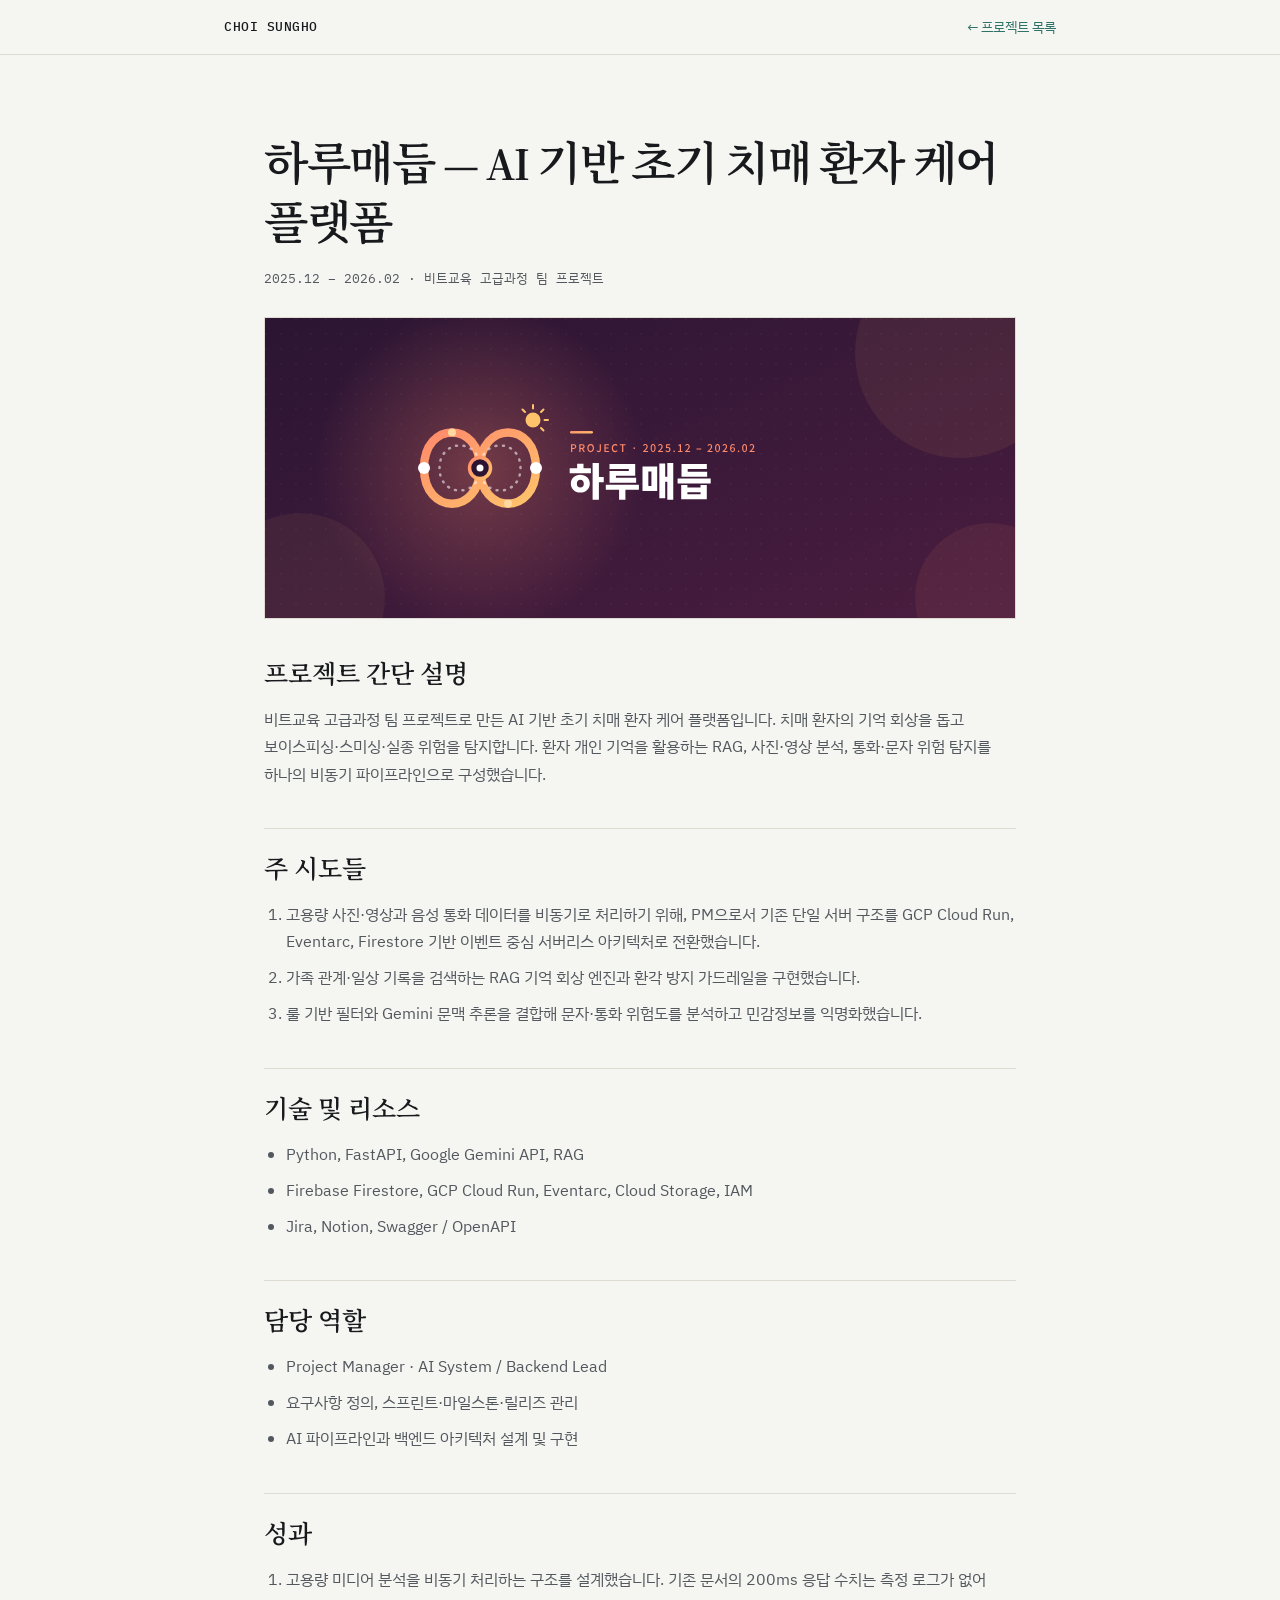
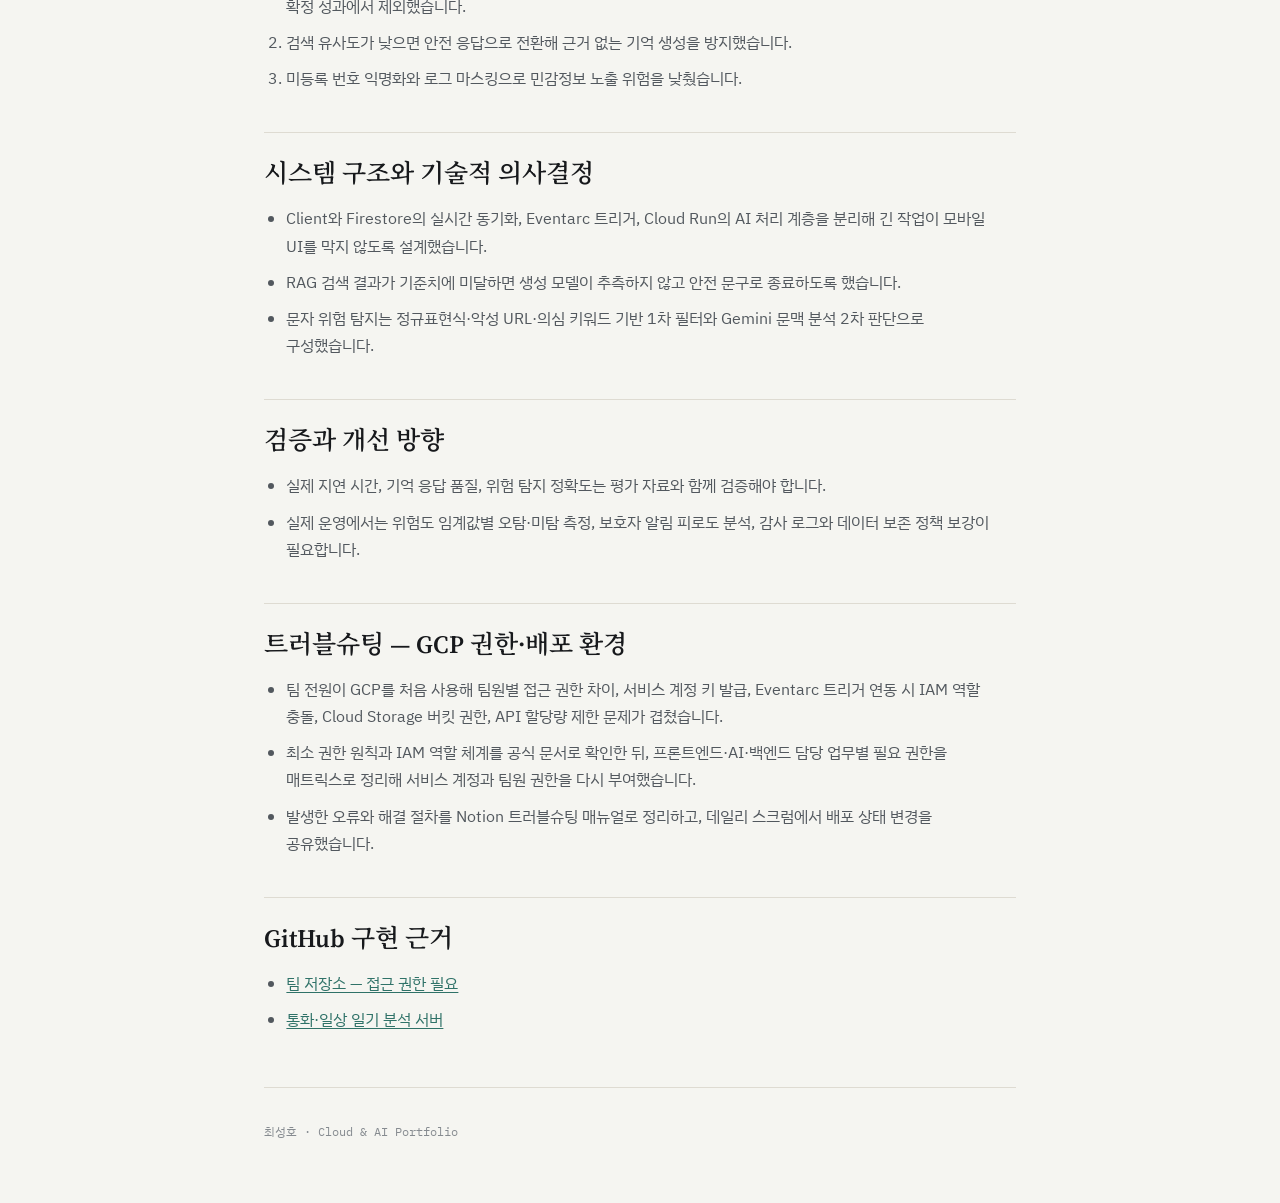
==== projects/harumaedeup/index.html @ 9059f28d "Add project detail pages from the 2026 portfolio" ====
<!DOCTYPE html>
<html lang="ko">
<head>
<meta charset="utf-8">
<meta name="viewport" content="width=device-width, initial-scale=1.0, viewport-fit=cover">
<title>하루매듭 — AI 기반 초기 치매 환자 케어 플랫폼 · 최성호 포트폴리오</title>
<link rel="preconnect" href="https://fonts.googleapis.com">
<link rel="preconnect" href="https://fonts.gstatic.com" crossorigin>
<link rel="stylesheet" href="https://fonts.googleapis.com/css2?family=IBM+Plex+Mono:wght@400;500&family=IBM+Plex+Sans+KR:wght@400;500;600&family=Noto+Serif+KR:wght@600;700&family=Source+Serif+4:opsz,wght@8..60,600;8..60,700&display=swap">
<link rel="stylesheet" href="../../assets/site.css">
</head>
<body>
<nav class="nav" aria-label="포트폴리오">
  <div class="wrap nav-inner">
    <a class="nav-name" href="../../">CHOI SUNGHO</a>
    <a class="detail-back" href="../../#project-harumaedeup">← 프로젝트 목록</a>
  </div>
</nav>
<main class="wrap detail">
  <article>
    <header class="detail-header">
      <h1>하루매듭 — AI 기반 초기 치매 환자 케어 플랫폼</h1>
      <p class="detail-timeline">2025.12 – 2026.02 · 비트교육 고급과정 팀 프로젝트</p>
    </header>
    <figure class="detail-cover"><img src="../../assets/projects/harumaedeup-1.svg" alt="하루매듭 — AI 기반 초기 치매 환자 케어 플랫폼 표지" fetchpriority="high"></figure>
    <div class="detail-content">
<h2>프로젝트 간단 설명</h2>
<p>비트교육 고급과정 팀 프로젝트로 만든 AI 기반 초기 치매 환자 케어 플랫폼입니다. 치매 환자의 기억 회상을 돕고 보이스피싱·스미싱·실종 위험을 탐지합니다. 환자 개인 기억을 활용하는 RAG, 사진·영상 분석, 통화·문자 위험 탐지를 하나의 비동기 파이프라인으로 구성했습니다.</p>
<h2>주 시도들</h2>
<ol>
<li>고용량 사진·영상과 음성 통화 데이터를 비동기로 처리하기 위해, PM으로서 기존 단일 서버 구조를 GCP Cloud Run, Eventarc, Firestore 기반 이벤트 중심 서버리스 아키텍처로 전환했습니다.</li>
<li>가족 관계·일상 기록을 검색하는 RAG 기억 회상 엔진과 환각 방지 가드레일을 구현했습니다.</li>
<li>룰 기반 필터와 Gemini 문맥 추론을 결합해 문자·통화 위험도를 분석하고 민감정보를 익명화했습니다.</li>
</ol>
<h2>기술 및 리소스</h2>
<ul>
<li>Python, FastAPI, Google Gemini API, RAG</li>
<li>Firebase Firestore, GCP Cloud Run, Eventarc, Cloud Storage, IAM</li>
<li>Jira, Notion, Swagger / OpenAPI</li>
</ul>
<h2>담당 역할</h2>
<ul>
<li>Project Manager · AI System / Backend Lead</li>
<li>요구사항 정의, 스프린트·마일스톤·릴리즈 관리</li>
<li>AI 파이프라인과 백엔드 아키텍처 설계 및 구현</li>
</ul>
<h2>성과</h2>
<ol>
<li>고용량 미디어 분석을 비동기 처리하는 구조를 설계했습니다. 기존 문서의 200ms 응답 수치는 측정 로그가 없어 확정 성과에서 제외했습니다.</li>
<li>검색 유사도가 낮으면 안전 응답으로 전환해 근거 없는 기억 생성을 방지했습니다.</li>
<li>미등록 번호 익명화와 로그 마스킹으로 민감정보 노출 위험을 낮췄습니다.</li>
</ol>
<h2>시스템 구조와 기술적 의사결정</h2>
<ul>
<li>Client와 Firestore의 실시간 동기화, Eventarc 트리거, Cloud Run의 AI 처리 계층을 분리해 긴 작업이 모바일 UI를 막지 않도록 설계했습니다.</li>
<li>RAG 검색 결과가 기준치에 미달하면 생성 모델이 추측하지 않고 안전 문구로 종료하도록 했습니다.</li>
<li>문자 위험 탐지는 정규표현식·악성 URL·의심 키워드 기반 1차 필터와 Gemini 문맥 분석 2차 판단으로 구성했습니다.</li>
</ul>
<h2>검증과 개선 방향</h2>
<ul>
<li>실제 지연 시간, 기억 응답 품질, 위험 탐지 정확도는 평가 자료와 함께 검증해야 합니다.</li>
<li>실제 운영에서는 위험도 임계값별 오탐·미탐 측정, 보호자 알림 피로도 분석, 감사 로그와 데이터 보존 정책 보강이 필요합니다.</li>
</ul>
<h2>트러블슈팅 — GCP 권한·배포 환경</h2>
<ul>
<li>팀 전원이 GCP를 처음 사용해 팀원별 접근 권한 차이, 서비스 계정 키 발급, Eventarc 트리거 연동 시 IAM 역할 충돌, Cloud Storage 버킷 권한, API 할당량 제한 문제가 겹쳤습니다.</li>
<li>최소 권한 원칙과 IAM 역할 체계를 공식 문서로 확인한 뒤, 프론트엔드·AI·백엔드 담당 업무별 필요 권한을 매트릭스로 정리해 서비스 계정과 팀원 권한을 다시 부여했습니다.</li>
<li>발생한 오류와 해결 절차를 Notion 트러블슈팅 매뉴얼로 정리하고, 데일리 스크럼에서 배포 상태 변경을 공유했습니다.</li>
</ul>
<h2>GitHub 구현 근거</h2>
<ul>
<li><a href="https://github.com/choisung-ho/bit42_team3">팀 저장소 — 접근 권한 필요</a></li>
<li><a href="https://github.com/choisung-ho/bit42_team3/blob/main/server_%2B%2B%2B.py">통화·일상 일기 분석 서버</a></li>
</ul>
    </div>
  </article>
  <footer>최성호 · Cloud &amp; AI Portfolio</footer>
</main>
</body>
</html>
---- assets/site.css ----
html { -webkit-text-size-adjust: 100%; }
body { margin: 0; }
img { max-width: 100%; }
/* Layout: one 880px reading column on paper, a sticky mono nav, numbered sections split by hairlines,
   and white project cards marked with two corner brackets. */
:root {
  --bg: #f5f5f1;
  --surface: #ffffff;
  --ink: #17191c;
  --ink-soft: #52585e;
  --ink-faint: #868b90;
  --navy: #1f3a5c;
  --teal: #2f7268;
  --amber: #b9701f;
  --line: #dedbd2;
  --nav-bg: rgba(245, 245, 241, 0.92);
  --serif: 'Source Serif 4', 'Noto Serif KR', 'Apple SD Gothic Neo', Georgia, serif;
  --sans: 'IBM Plex Sans KR', 'Apple SD Gothic Neo', 'Malgun Gothic', system-ui, sans-serif;
  --mono: 'IBM Plex Mono', 'IBM Plex Sans KR', ui-monospace, Menlo, Consolas, monospace;
  --maxw: 880px;
}
@media (prefers-color-scheme: dark) {
  :root:not([data-theme="light"]) {
    --bg: #13171c; --surface: #1a1f26; --ink: #eceae4; --ink-soft: #b4b9be; --ink-faint: #7f868d;
    --navy: #b5cdea; --teal: #72c4b6; --amber: #e3a560; --line: #2b323a; --nav-bg: rgba(19, 23, 28, 0.92);
    color-scheme: dark;
  }
}
:root[data-theme="dark"] {
  --bg: #13171c; --surface: #1a1f26; --ink: #eceae4; --ink-soft: #b4b9be; --ink-faint: #7f868d;
  --navy: #b5cdea; --teal: #72c4b6; --amber: #e3a560; --line: #2b323a; --nav-bg: rgba(19, 23, 28, 0.92);
  color-scheme: dark;
}

*, *::before, *::after { box-sizing: border-box; }
html { scroll-behavior: smooth; }
body {
  background: var(--bg);
  color: var(--ink);
  font-family: var(--sans);
  font-size: 16px;
  line-height: 1.7;
  word-break: keep-all;
  overflow-wrap: anywhere;
  -webkit-font-smoothing: antialiased;
}
body::before {
  content: ""; position: fixed; inset: 0 0 auto; height: env(safe-area-inset-top, 0px);
  z-index: 10; background: var(--bg);
}
h1, h2, h3, p, ul, dl, dd { margin: 0; }
ul { padding: 0; list-style: none; }
a { color: inherit; }
a:focus-visible, button:focus-visible { outline: 2px solid var(--teal); outline-offset: 3px; }

.wrap {
  max-width: var(--maxw);
  margin-inline: auto;
  padding-left: max(24px, env(safe-area-inset-left, 0px));
  padding-right: max(24px, env(safe-area-inset-right, 0px));
}

/* Nav */
.nav {
  position: sticky; top: env(safe-area-inset-top, 0px); z-index: 9;
  background: var(--nav-bg);
  -webkit-backdrop-filter: blur(8px); backdrop-filter: blur(8px);
  border-bottom: 1px solid var(--line);
}
.nav-inner { display: flex; align-items: center; justify-content: space-between; gap: 20px; height: 54px; }
.nav-name {
  font-family: var(--mono); font-size: 13px; font-weight: 500; letter-spacing: 0.04em;
  text-decoration: none; white-space: nowrap;
}
.nav-links { display: flex; gap: 26px; min-width: 0; overflow-x: auto; scrollbar-width: none; }
.nav-links::-webkit-scrollbar { display: none; }
.nav-links a {
  font-family: var(--mono); font-size: 12.5px; letter-spacing: 0.04em; text-transform: uppercase;
  color: var(--ink-soft); text-decoration: none; white-space: nowrap;
}
.nav-links a:hover { color: var(--teal); }

/* Hero */
.hero { padding-block: 96px 80px; }
.eyebrow {
  font-family: var(--mono); font-size: 12.5px; letter-spacing: 0.08em; text-transform: uppercase;
  color: var(--teal); margin-bottom: 26px;
}
.thesis {
  font-family: var(--serif); font-weight: 600; color: var(--navy);
  font-size: clamp(32px, 6.2vw, 50px); line-height: 1.28; letter-spacing: -0.01em;
  max-width: 13em; text-wrap: balance;
}
.hero-sub { margin-top: 28px; max-width: 35em; font-size: 16.5px; color: var(--ink-soft); }
.meta-line {
  margin-top: 30px; display: flex; flex-wrap: wrap; gap: 6px 22px;
  font-family: var(--mono); font-size: 12.5px; color: var(--ink-faint);
}

/* Sections */
section[id] { border-top: 1px solid var(--line); padding-block: 76px 60px; scroll-margin-top: 54px; }
.section-head { display: flex; align-items: baseline; justify-content: space-between; gap: 16px; margin-bottom: 30px; }
.section-title { font-family: var(--serif); font-weight: 600; font-size: 26px; line-height: 1.5; color: var(--navy); }
.section-num { font-family: var(--mono); font-size: 12px; color: var(--ink-faint); }

.about-body { max-width: 38em; display: grid; gap: 16px; color: var(--ink-soft); }
.about-body b { color: var(--ink); font-weight: 600; }

/* CV */
.cv-group + .cv-group { margin-top: 34px; }
.cv-label, .skill-label {
  font-family: var(--mono); font-size: 11.5px; letter-spacing: 0.08em; text-transform: uppercase;
  color: var(--ink-faint);
}
.cv-label { margin-bottom: 8px; }
.cv-row {
  display: grid; grid-template-columns: 190px minmax(0, 1fr); gap: 4px 24px;
  padding-block: 13px; border-top: 1px solid var(--line);
}
.cv-when { font-family: var(--mono); font-size: 12.5px; color: var(--ink-faint); padding-top: 3px; font-variant-numeric: tabular-nums; }
.cv-what b { font-weight: 600; }
.cv-what span { color: var(--ink-soft); }
.cv-note { font-size: 14.5px; color: var(--ink-soft); }

/* Skills */
.skill-group {
  display: grid; grid-template-columns: 190px minmax(0, 1fr); gap: 10px 24px;
  padding-block: 16px; border-top: 1px solid var(--line);
}
.skill-label { padding-top: 8px; }
.skill-rows { display: grid; gap: 10px; min-width: 0; }
.skill-row { display: flex; flex-wrap: wrap; align-items: center; gap: 8px; }
.skill-desc { font-size: 14.5px; color: var(--ink-soft); margin-left: 4px; }
.tag {
  font-family: var(--mono); font-size: 12.5px; line-height: 1.5; color: var(--navy);
  background: var(--surface); border: 1px solid var(--line); padding: 6px 11px;
}

/* Projects */
.project {
  position: relative; background: var(--surface); border: 1px solid var(--line);
  padding: 30px 30px 26px;
}
.project + .project { margin-top: 26px; }
.project::before, .project::after {
  content: ""; position: absolute; width: 14px; height: 14px; border: 2px solid var(--teal);
}
.project::before { top: -1px; left: -1px; border-right: 0; border-bottom: 0; }
.project::after { bottom: -1px; right: -1px; border-left: 0; border-top: 0; }
.project-top { display: flex; align-items: flex-start; justify-content: space-between; gap: 12px 20px; flex-wrap: wrap; }
.project-title { font-family: var(--serif); font-weight: 600; font-size: 21px; line-height: 1.45; min-width: 0; flex: 1 1 16em; }
.status {
  flex: none; display: inline-flex; align-items: center; gap: 7px;
  font-family: var(--mono); font-size: 11.5px; letter-spacing: 0.06em; text-transform: uppercase;
  padding: 4px 9px; border: 1px solid currentColor; color: var(--teal); margin-top: 4px;
}
.status.progress { color: var(--amber); }
.pulse { width: 6px; height: 6px; border-radius: 50%; background: currentColor; animation: pulse 1.8s ease-in-out infinite; }
@keyframes pulse { 50% { opacity: 0.25; } }
.project-timeline { margin-top: 8px; font-family: var(--mono); font-size: 12.5px; color: var(--ink-faint); }
.project-desc { margin-top: 16px; max-width: 40em; color: var(--ink-soft); }
.project-role { margin-top: 14px; font-size: 14.5px; color: var(--ink-soft); }
.project-role b { color: var(--navy); font-weight: 600; }
.project-tags { margin-top: 18px; display: flex; flex-wrap: wrap; gap: 8px; }
.project-tags .tag { background: var(--bg); padding: 5px 10px; font-size: 12px; color: var(--ink-soft); }
.project-links { margin-top: 18px; display: flex; flex-wrap: wrap; gap: 6px 22px; }
.project-link { font-family: var(--mono); font-size: 13px; color: var(--teal); text-decoration: none; }
.project-link:hover { text-decoration: underline; text-underline-offset: 4px; }

/* Contact */
.contact-grid { display: flex; flex-wrap: wrap; gap: 26px 56px; }
.contact-item .label {
  font-family: var(--mono); font-size: 11.5px; letter-spacing: 0.08em; text-transform: uppercase;
  color: var(--ink-faint); margin-bottom: 4px;
}
.contact-item .val { display: flex; align-items: center; gap: 10px; font-size: 16.5px; }
.contact-item .val a { text-decoration: none; border-bottom: 1px solid var(--line); }
.contact-item .val a:hover { color: var(--teal); border-color: var(--teal); }
.copy {
  font-family: var(--mono); font-size: 11px; color: var(--ink-soft); background: transparent;
  border: 1px solid var(--line); padding: 2px 8px; cursor: pointer;
}
.copy:hover { color: var(--teal); border-color: var(--teal); }

footer {
  border-top: 1px solid var(--line); padding-block: 34px 60px;
  font-family: var(--mono); font-size: 12px; color: var(--ink-faint);
}

@media (max-width: 640px) {
  .wrap { padding-left: max(18px, env(safe-area-inset-left, 0px)); padding-right: max(18px, env(safe-area-inset-right, 0px)); }
  .nav-inner { gap: 14px; }
  .nav-links { gap: 16px; }
  .nav-links a { font-size: 11.5px; letter-spacing: 0.02em; }
  .hero { padding-block: 64px 56px; }
  section[id] { padding-block: 56px 44px; }
  .cv-row, .skill-group { grid-template-columns: minmax(0, 1fr); }
  .cv-when, .skill-label { padding-top: 0; }
  .skill-desc { margin-left: 0; flex-basis: 100%; }
  .project { padding: 24px 20px 22px; }
}
@media (prefers-reduced-motion: reduce) {
  html { scroll-behavior: auto; }
  .pulse { animation: none; }
}

/* Project navigation */
.project[id] { scroll-margin-top: 76px; }
.project::before, .project::after { pointer-events: none; }
.project-card-link { text-decoration: none; }
.project-card-link::after { content: ""; position: absolute; inset: 0; }
.project-card-link:focus-visible { outline: none; }
.project-card-link:focus-visible::after { outline: 2px solid var(--teal); outline-offset: 4px; }
.project:has(.project-card-link:hover) { border-color: var(--teal); }
.project-links .project-link { position: relative; }
.project-detail-label {
  display: inline-flex; align-items: center; gap: 0.55em; margin-top: 18px;
  color: var(--teal); font-size: 14px; font-weight: 600;
}
.project-detail-label span { font-family: var(--mono); }
.project:has(.project-card-link:hover) .project-detail-label,
.project:has(.project-card-link:focus-visible) .project-detail-label {
  text-decoration: underline; text-underline-offset: 4px;
}

/* Project detail pages */
.detail { --maxw: 800px; }
.detail-back { color: var(--teal); font-size: 14px; text-decoration: none; }
.detail-back:hover { text-decoration: underline; text-underline-offset: 4px; }
.detail-header { padding-block: clamp(38px, 7vw, 80px) 28px; }
.detail-header h1 {
  font-family: var(--serif); font-size: clamp(27px, 4.5vw, 46px);
  font-weight: 600; line-height: 1.28; letter-spacing: -0.03em;
}
.detail-timeline { margin-top: 15px; color: var(--ink-soft); font: 13px/1.65 var(--mono); }
.detail-cover { margin: 0; }
.detail-cover img { display: block; width: 100%; height: auto; border: 1px solid var(--line); }
.detail-content { padding-block: 38px 54px; color: var(--ink-soft); }
.detail-content h2 {
  margin: 40px 0 14px; padding-top: 23px; border-top: 1px solid var(--line);
  color: var(--ink); font: 600 clamp(21px, 3vw, 25px)/1.4 var(--serif);
}
.detail-content h2:first-child { margin-top: 0; padding-top: 0; border: 0; }
.detail-content ul, .detail-content ol { margin: 0; padding-inline-start: 1.4em; }
.detail-content ul { list-style: disc; }
.detail-content li + li { margin-top: 9px; }
.detail-content p + p { margin-top: 12px; }
.detail-content a { color: var(--teal); text-underline-offset: 3px; }
.detail-figure { margin: 14px 0 24px; }
.detail-figure a { display: block; }
.detail-figure img {
  display: block; width: auto; max-width: 100%; height: auto; max-height: 620px;
  object-fit: contain; object-position: left; background: var(--surface); border: 1px solid var(--line);
}
.detail-figure figcaption { margin-top: 7px; color: var(--ink-soft); font-size: 13px; }
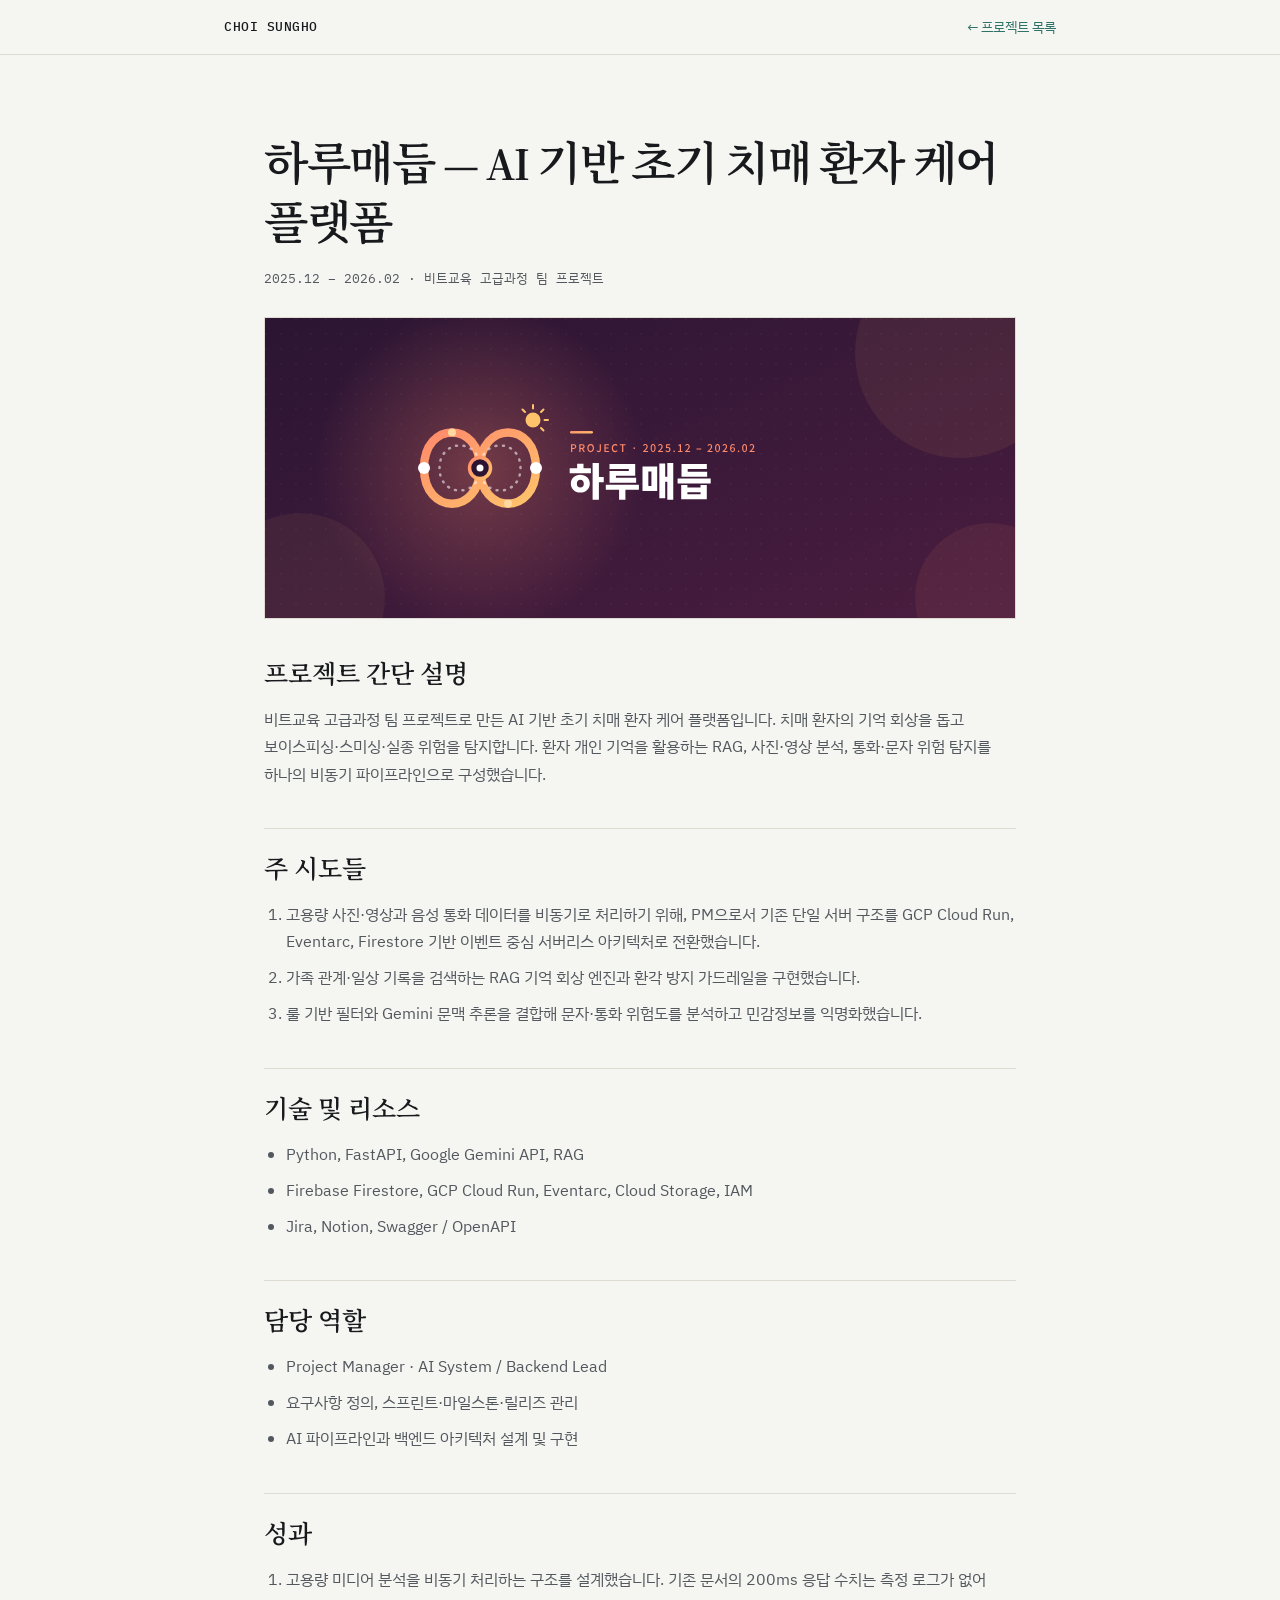
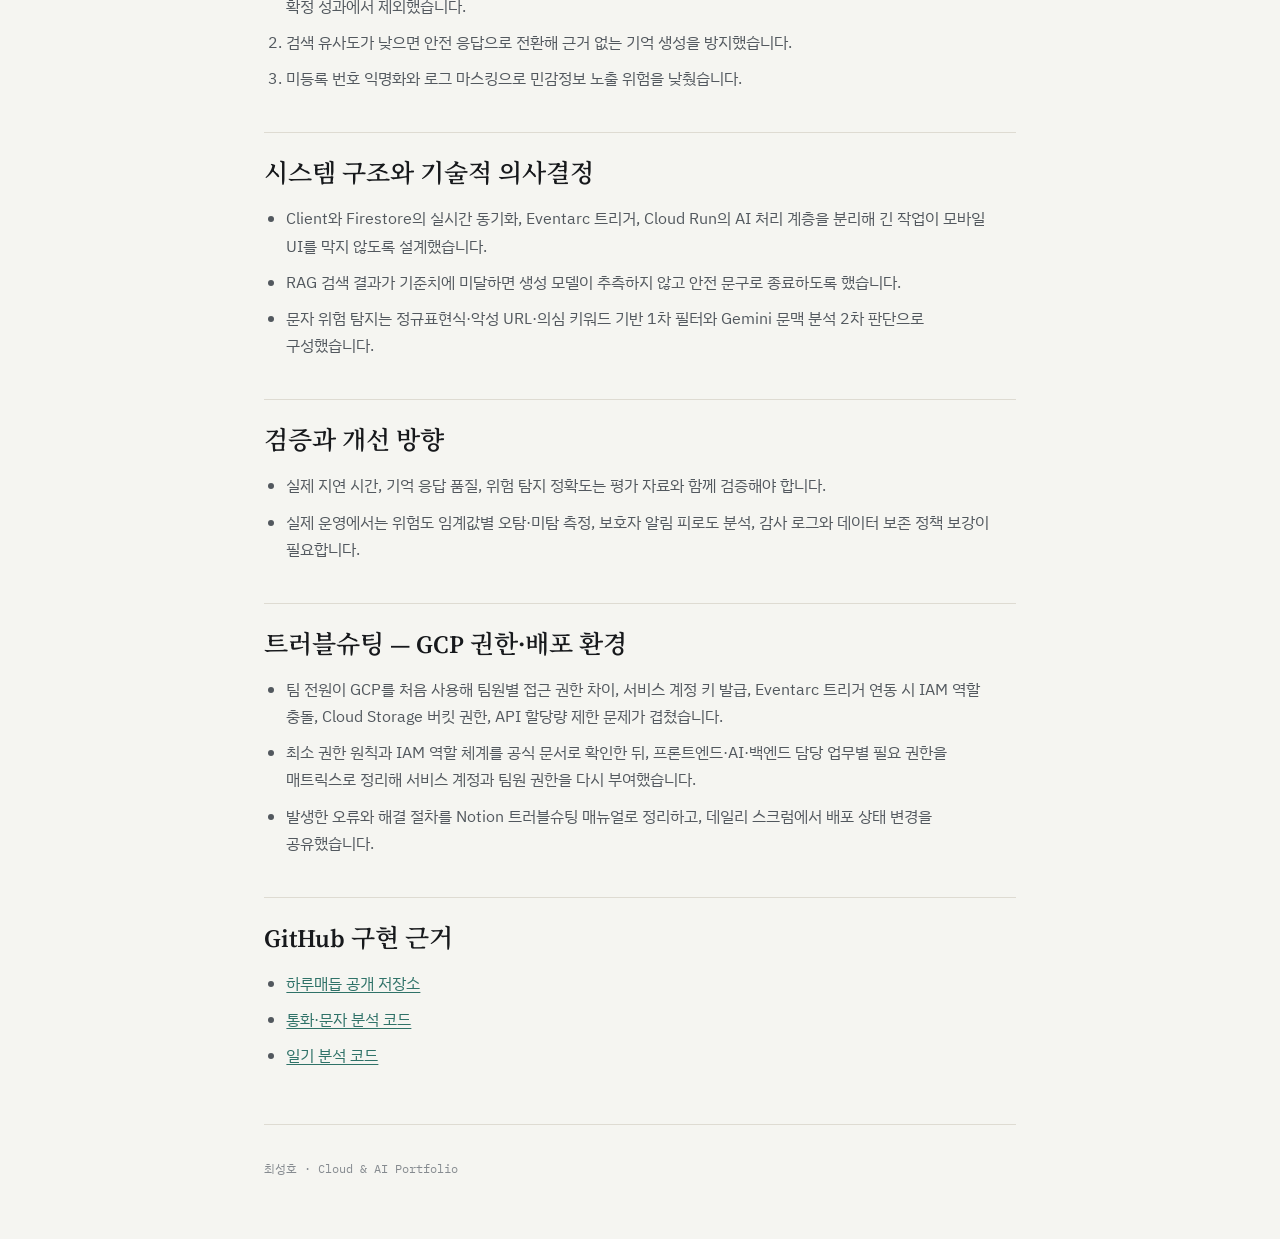
==== commit 4832e2f2: "Link 하루매듭 portfolio to the public source repository" ====
--- a/projects/harumaedeup/index.html
+++ b/projects/harumaedeup/index.html
@@ -69,8 +69,9 @@
 </ul>
 <h2>GitHub 구현 근거</h2>
 <ul>
-<li><a href="https://github.com/choisung-ho/bit42_team3">팀 저장소 — 접근 권한 필요</a></li>
-<li><a href="https://github.com/choisung-ho/bit42_team3/blob/main/server_%2B%2B%2B.py">통화·일상 일기 분석 서버</a></li>
+<li><a href="https://github.com/choisung-ho/harumaedeup-public">하루매듭 공개 저장소</a></li>
+<li><a href="https://github.com/choisung-ho/harumaedeup-public/tree/main/backend/call-sms">통화·문자 분석 코드</a></li>
+<li><a href="https://github.com/choisung-ho/harumaedeup-public/tree/main/backend/diary">일기 분석 코드</a></li>
 </ul>
     </div>
   </article>
